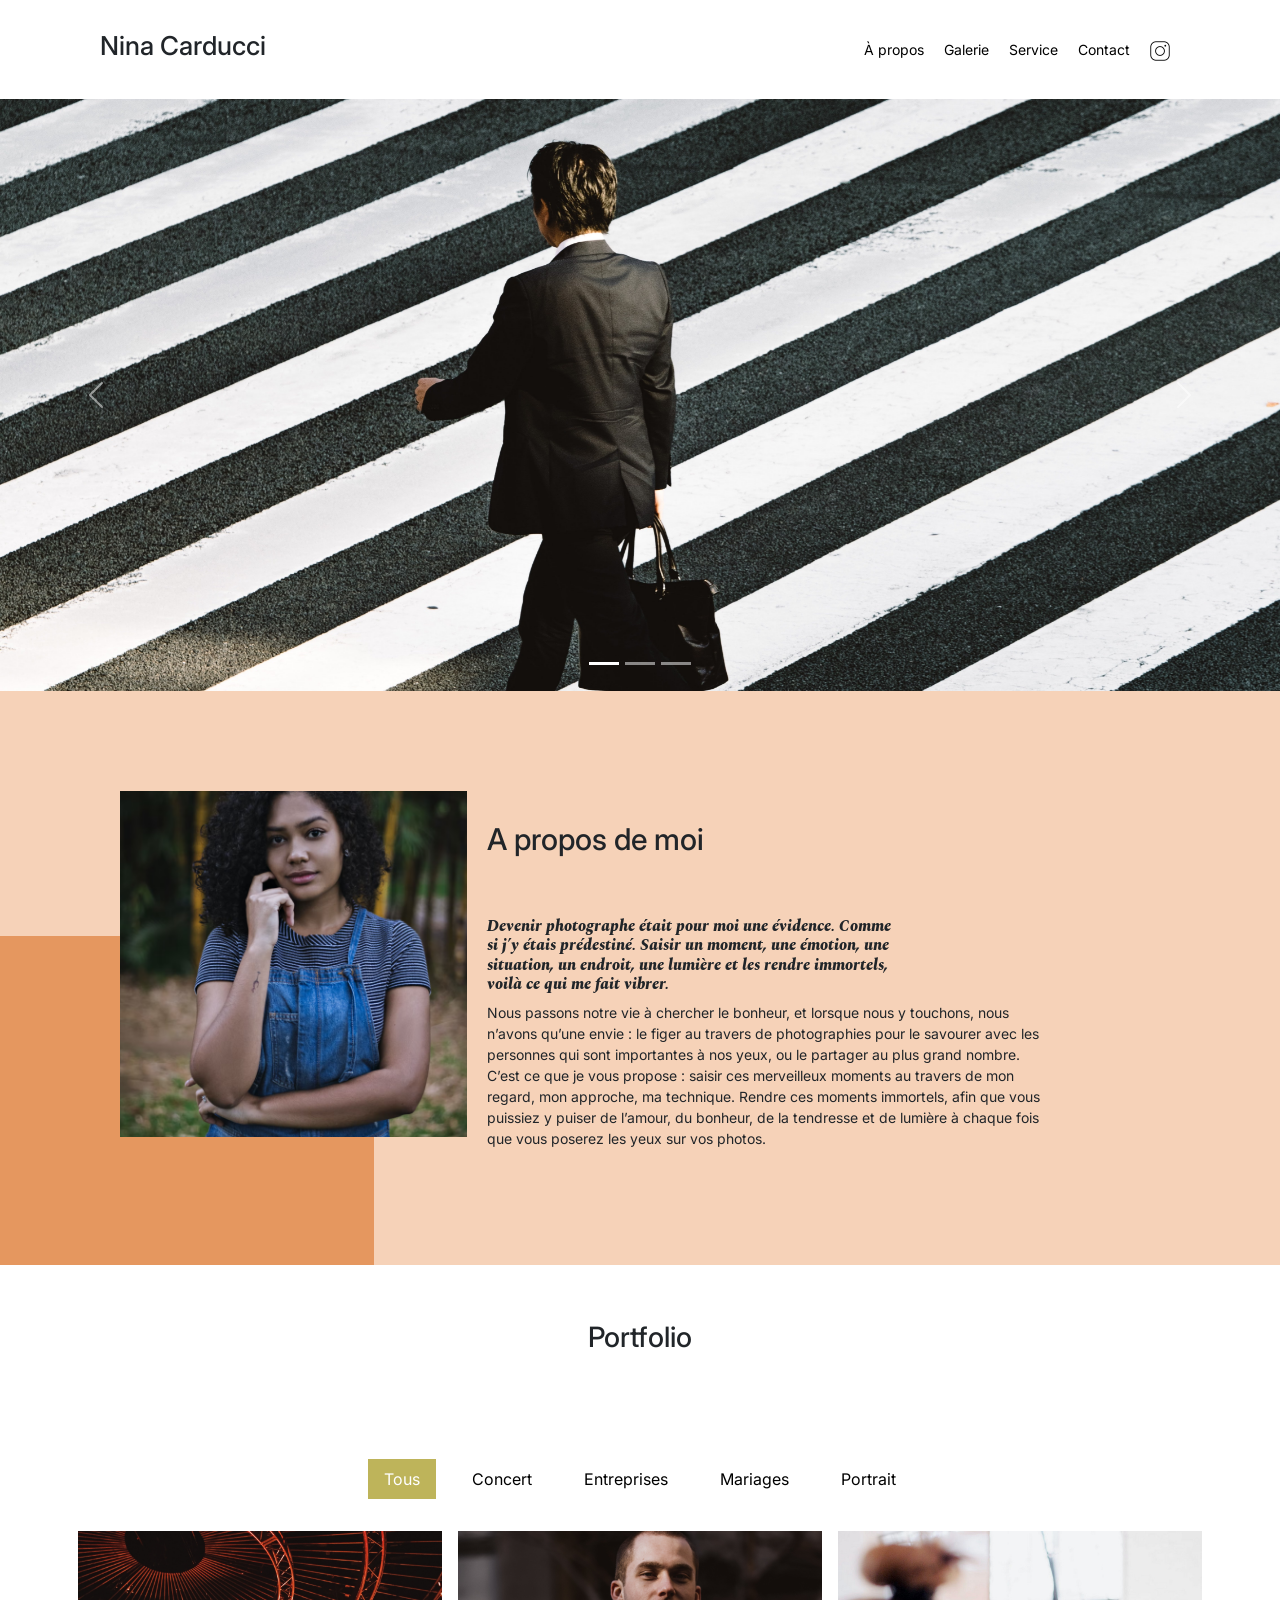
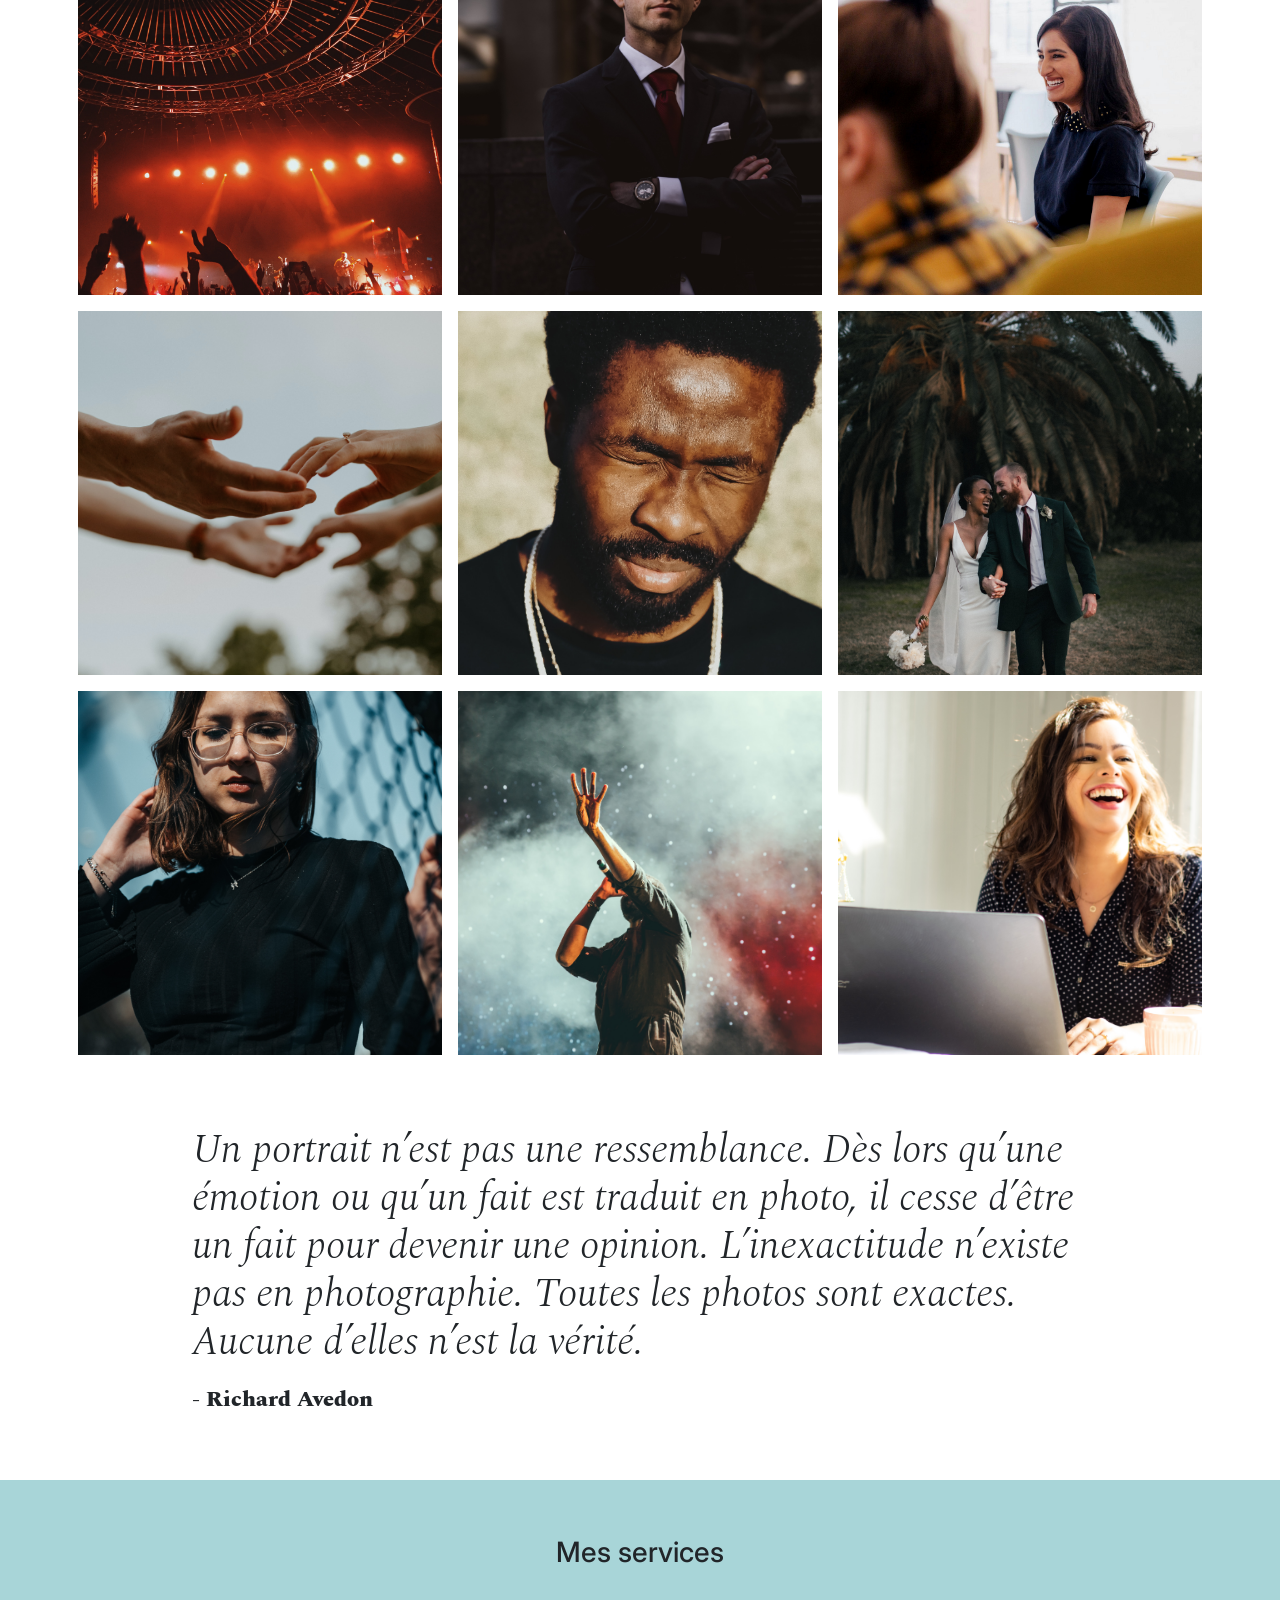
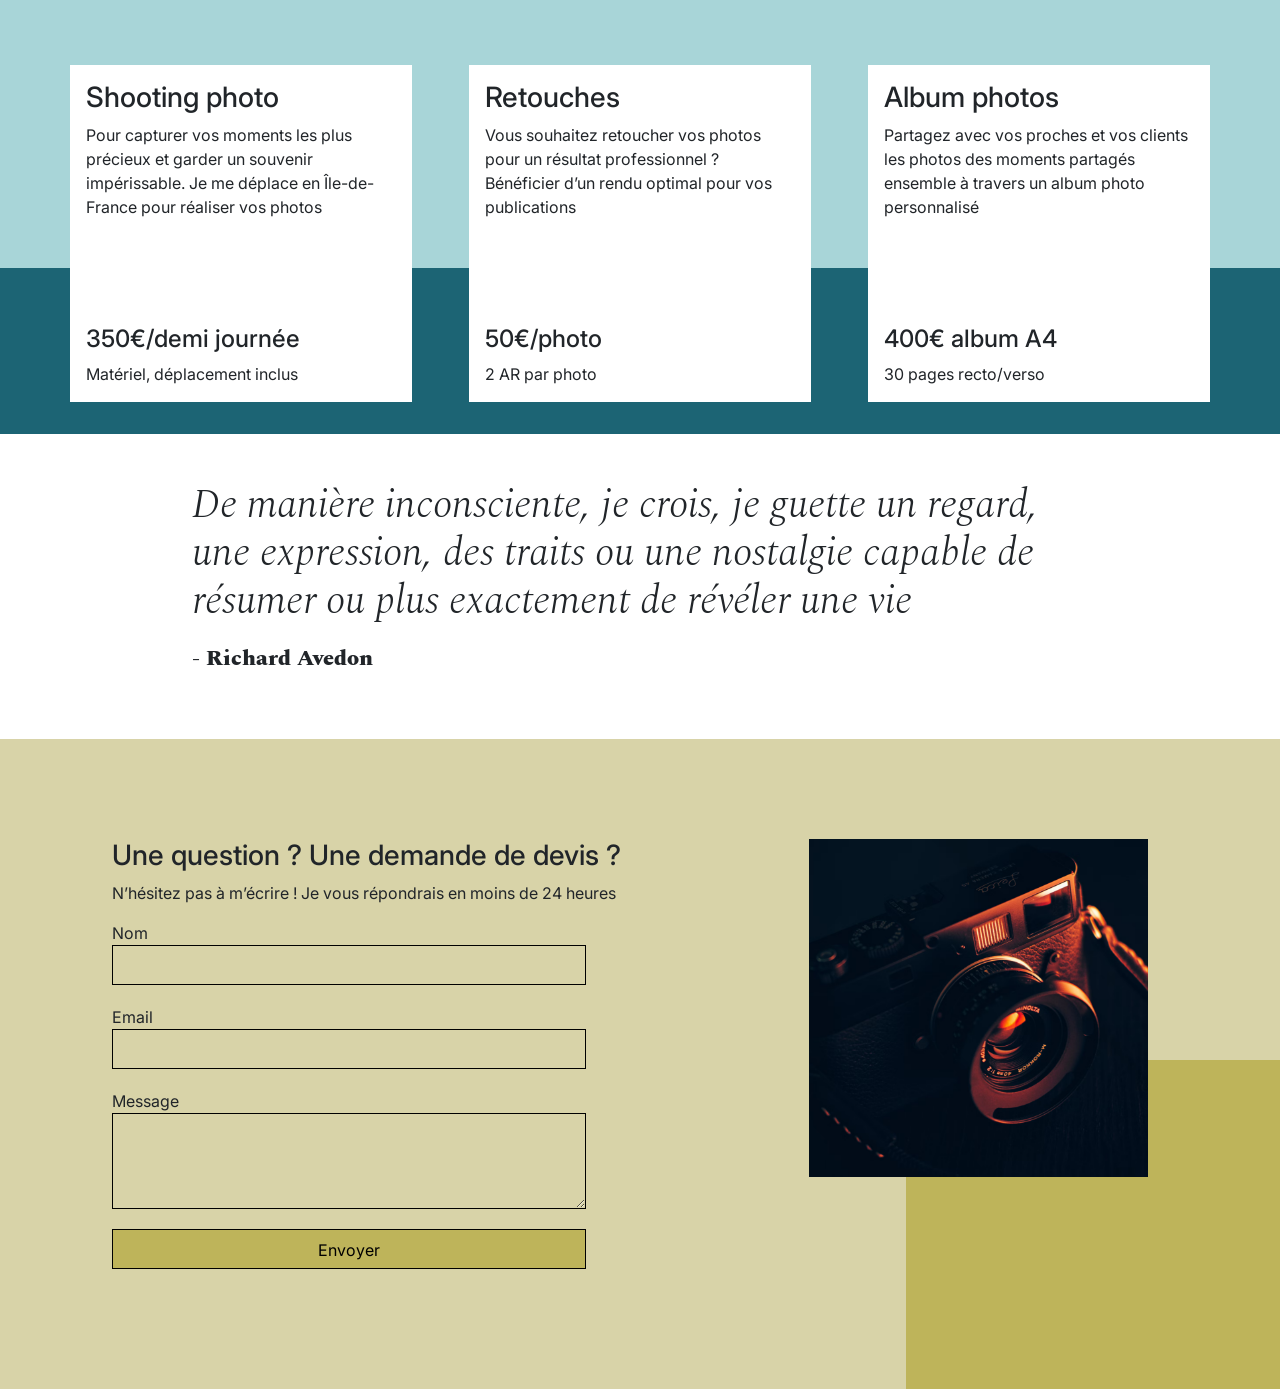
==== ninacarducci.github.io-main/index.html @ aae8ee7d "code d'origine" ====
<!DOCTYPE html>
<html>
<head>
	<meta name="viewport" content="width=device-width, initial-scale=1.0">
	<link rel="stylesheet" href="./assets/bootstrap/bootstrap.css">
	<link rel="stylesheet" href="./assets/style.css">
	<link rel="preconnect" href="https://fonts.googleapis.com">
	<link rel="preconnect" href="https://fonts.gstatic.com" crossorigin>
	<link href="https://fonts.googleapis.com/css2?family=Inter&family=Spectral:ital,wght@0,400;1,300;1,400;1,800&display=swap" rel="stylesheet">
	<meta charset="UTF-8">
	<script src="./assets/bootstrap/bootstrap.bundle.js"></script>
	<script src="https://code.jquery.com/jquery-3.4.1.min.js" integrity="sha256-CSXorXvZcTkaix6Yvo6HppcZGetbYMGWSFlBw8HfCJo=" crossorigin="anonymous"></script>
	<script src="./assets/maugallery.js"></script>
	<script src="./assets/scripts.js"></script>
</head>
<body>
<div class="top-header">
	<h3 class="name">Nina Carducci</h3>
	<div class="nav">   
		<ul>
			<li><a href="#about">À propos</a></li>
			<li><a href="#gallery">Galerie</a></li>
			<li><a href="#services">Service</a></li>
			<li><a href="#contact">Contact</a></li>
			<li><a class="social-link" href="https://www.instagram.com/ninacarducci.photo/?hl=fr" target="_blank"><img src="assets/images/instagram.png" alt=""></a></li>
		</ul>
	</div>
</div>
<div id="header">

	<div id="carouselExampleIndicators" class="carousel slide" data-bs-ride="carousel">
		<div class="carousel-indicators">
			<button type="button" data-bs-target="#carouselExampleIndicators" data-bs-slide-to="0" class="active" aria-current="true" aria-label="Slide 1"></button>
			<button type="button" data-bs-target="#carouselExampleIndicators" data-bs-slide-to="1" aria-label="Slide 2"></button>
			<button type="button" data-bs-target="#carouselExampleIndicators" data-bs-slide-to="2" aria-label="Slide 3"></button>
		</div>
		<div class="carousel-inner">
			<div class="carousel-item active">
				<img src="./assets/images/slider/ryoji-iwata-wUZjnOv7t0g-unsplash.jpg" class="d-block w-100" alt="...">
			</div>
			<div class="carousel-item">
				<img src="./assets/images/slider/nicholas-green-nPz8akkUmDI-unsplash.jpg" class="d-block w-100" alt="...">
			</div>
			<div class="carousel-item">
				<img src="./assets/images/slider/edward-cisneros-3_h6-1NPDGw-unsplash.jpg" class="d-block w-100" alt="...">
			</div>
		</div>
		<button class="carousel-control-prev" type="button" data-bs-target="#carouselExampleIndicators" data-bs-slide="prev">
			<span class="carousel-control-prev-icon" aria-hidden="true"></span>
			<span class="visually-hidden">Previous</span>
		</button>
		<button class="carousel-control-next" type="button" data-bs-target="#carouselExampleIndicators" data-bs-slide="next">
			<span class="carousel-control-next-icon" aria-hidden="true"></span>
			<span class="visually-hidden">Next</span>
		</button>
	</div>
</div>
<div id="about">
	<div class="picture left">
		<img src="./assets/images/nina.png">
	</div>
	<div id="about-me">
		<h3 class="about-me__title">A propos de moi</h3>
		<h6 class="about-me__introduction">Devenir photographe était pour moi une évidence. Comme si j’y étais prédestiné. Saisir un moment, une émotion, une situation, un endroit, une lumière et les rendre immortels, voilà ce qui me fait vibrer.</h6>
		<p>Nous passons notre vie à chercher le bonheur, et lorsque nous y touchons, nous n’avons qu’une envie : le figer au travers de photographies pour le savourer avec les personnes qui sont importantes à nos yeux, ou le partager au plus grand nombre.
			C’est ce que je vous propose : saisir ces merveilleux moments au travers de mon regard, mon approche, ma technique. Rendre ces moments immortels, afin que vous puissiez y puiser de l’amour, du bonheur, de la tendresse et de lumière à chaque fois que vous poserez les yeux sur vos photos.</p>
	</div>
</div>
<div id="gallery">
	<h3 class="title">Portfolio</h3>
	<div class="container py-3">
		<div class="gallery" style="display: none">
			<img data-gallery-tag="Concert" class="gallery-item" src="./assets/images/gallery/concerts/aaron-paul-wnX-fXzB6Cw-unsplash.jpg"/>
			<img data-gallery-tag="Entreprises" class="gallery-item" src="./assets/images/gallery/entreprise/ali-morshedlou-WMD64tMfc4k-unsplash.jpg"/>
			<img data-gallery-tag="Entreprises" class="gallery-item" src="./assets/images/gallery/entreprise/jason-goodman-tHO1_OuKbg0-unsplash.jpg"/>
			<img data-gallery-tag="Mariages" class="gallery-item" src="./assets/images/gallery/mariage/hannah-busing-RvF2R_qMpRk-unsplash.jpg"/>
			<img data-gallery-tag="Portrait" class="gallery-item" src="./assets/images/gallery/portraits/ade-tunji-rVkhWWZFAtQ-unsplash.jpg"/>
			<img data-gallery-tag="Mariages" class="gallery-item" src="./assets/images/gallery/mariage/jakob-owens-SiniLJkXhMc-unsplash.jpg"/>
			<img data-gallery-tag="Portrait" class="gallery-item" src="./assets/images/gallery/portraits/nino-van-prattenburg--443cl1uR_8-unsplash.jpg"/>
			<img data-gallery-tag="Concert" class="gallery-item" src="./assets/images/gallery/concerts/austin-neill-hgO1wFPXl3I-unsplash.jpg"/>
			<img data-gallery-tag="Entreprises" class="gallery-item" src="./assets/images/gallery/entreprise/mateus-campos-felipe-Fsgzm8N0hIY-unsplash.jpg"/>
		</div>
	</div>
	<div class="quote">
		<figure>
			<blockquote>
				<h1 class="quote__text">Un portrait n’est pas une ressemblance. Dès lors qu’une émotion ou qu’un fait est traduit en photo, il cesse d’être un fait pour devenir une opinion. L’inexactitude n’existe pas en photographie. Toutes les photos sont exactes. Aucune d’elles n’est la vérité.</h1>
			</blockquote>
			<figcaption class="quote__author">- Richard Avedon</figcaption>
		</figure>
	</div>
</div>
<div id="services">
	<h3 class="title">Mes services</h3>
	<div class="container">
		<div class="service">
			<div class="service__description">
				<h3>Shooting photo</h3>
				<p>Pour capturer vos moments les plus précieux et garder un souvenir impérissable. Je me déplace en Île-de-France pour réaliser vos photos</p>
			</div>
			<div class="service__price">
				<h4>350€/demi journée</h4>
				<span>Matériel, déplacement inclus</span>
			</div>

		</div>
		<div class="service">
			<div class="service__description">
				<h3>Retouches</h3>
				<p>Vous souhaitez retoucher vos photos pour un résultat professionnel ? Bénéficier d’un rendu optimal pour vos publications</p>
			</div>
			<div class="service__price">
				<h4>50€/photo</h4>
				<span>2 AR par photo</span>
			</div>
		</div>
		<div class="service">
			<div class="service__description">
				<h3>Album photos</h3>
				<p>Partagez avec vos proches et vos clients les photos des moments partagés ensemble à travers un album photo personnalisé</p>
			</div>
			<div class="service__price">
				<h4>400€ album A4</h4>
				<span>30 pages recto/verso</span>
			</div>
		</div>
	</div>
</div>
<div class="quote">
	<figure>
		<blockquote>
			<h1 class="quote__text">De manière inconsciente, je crois, je guette un regard, une expression, des traits ou une nostalgie capable de résumer ou plus exactement de révéler une vie</h1>
		</blockquote>
		<figcaption class="quote__author">- Richard Avedon</figcaption>
	</figure>
</div>
<div id="contact">
	<div class="container">
		<div class="form-container">
			<h3>Une question ? Une demande de devis ?</h3>
			<p> N’hésitez pas à m’écrire ! Je vous répondrais en moins de 24 heures</p>
			<form action="" method="post">
				<label>Nom</label>
				<input type="text" name="nom" id="nom">
				<label>Email</label>
				<input type="email" name="email" id="email">
				<label>Message</label>
				<textarea name="message" id="message" cols="30" rows="10"></textarea>
				<input type="submit" value="Envoyer"/>
			</form>
		</div>
		<div class="picture right">
			<img src="./assets/images/camera.png">
		</div>
	</div>
</div>
</body>
</html>
---- ninacarducci.github.io-main/assets/style.css ----
body {
	max-width: 1920px;
	margin: auto;
}
* {
	font-family: 'Inter';
	font-style: normal;
}
.top-header {
	background-color: white;
	position: sticky;
	top:0;
	z-index: 1000;
	display: flex;
	justify-content: space-between;
	padding-inline: 100px;
	padding-block: 30px;
	align-items: center;
}

.top-header .name {
	font-size: 26px;
}

.nav ul {
	display: flex;
	list-style-type: none;
	font-size: 14px;
	margin-bottom: 0;
}

.nav li {
	padding-inline: 10px;
}

.nav a {
	text-decoration: none;
	color: #000
}

.social-link img {
	width: 20px;
}

#about {
	display: flex;
	background-color: #F6D2B8;
	padding-inline: 100px;
	padding-block: 100px;
	position: relative;
}

.picture.left::before {
	content: ' ';
	background-color: #E5975F;
	width: 374px;
	height: 329px;
	position: absolute;
	bottom: 0;
	left: 0;
	z-index: -1;
}

.picture {
	flex: 1;
	margin: 0 20px;
	z-index: 0;
}

.picture img {
	width: 100%;

}
#about-me {
	flex: 2
}
.about-me__title {
	margin-top: 1em;
	margin-bottom: 60px;
	font-size: 30px;
}
.about-me__introduction {
	font-family: 'Spectral';
	font-weight: 800;
	font-style: italic;
	width: 60%;
}
#about-me p {
	width: 80%;
	font-size: 14px;
}

#gallery {
	/*	min-height: 100vh; */
}
.title{
	text-align: center;
	padding-block: 2em;
}
.gallery .nav {
	justify-content: center;
}
.nav-pills .nav-link.active, .nav-pills .show > .nav-link {
	color: #fff;
	background-color: #BEB45A;
	border-radius:0 ;
}
.nav-pills .nav-link {
	color: #000
}
.item-column {
	position: relative;
	margin-bottom: 0 !important;
	padding: 0;
}
.item-column::after{
	content: "";
	display: block;
	padding-bottom: 100%;

}
.gallery-item {
	position: absolute;
	width: 100%;
	height: 100%;
	object-fit: cover;
	padding: .5em;
}
.mg-prev, .mg-next {
	width: 30px;
	height: 30px;
	border-radius: 00%;
	justify-content: center;
	align-items: center;
	display: flex;
	font-size: 24px;
}

.quote {
	font-family: 'Spectral';
	font-style: italic;
	width: 70%;
	margin: auto;
	padding-block: 3em;
}
.quote__text {
	font-family: Spectral;
	font-style: italic;
	font-weight: 300;

}
.quote__author {
	font-family: Spectral;
	font-weight: 800;
	font-size: 22px;
}

#services {
	margin: auto;
	background-color: #A8D5D8 ;
	position: relative;
}
#services .container::before{
	content: ' ';
	background-color: #1C6474;
	position: absolute;
	width: 100%;
	height: 30%;
	bottom: 0;
	left: 0;
	z-index: 0;
}

#services .container {
	justify-content: space-between;
	display: flex;
	padding : 2em 0;

}

.service {
	background-color: white;
	max-width: 390px;
	width: 30%;
	height: 337px;
	padding: 1em;
	display: flex;
	flex-direction: column;
	justify-content: space-between;
	z-index: 1;
}

#contact {
	margin: auto;
	background-color: #D8D3A8 ;
	position: relative;
	padding-inline: 100px;
	padding-block: 100px;
}

#contact .container {
	display: flex;
}
.picture.right::before {
	content: ' ';
	background-color: #BEB45A;
	width: 374px;
	height: 329px;
	position: absolute;
	bottom: 0;
	right: 0;
	z-index: -1;
}
.form-container {
	flex : 2;

}
form {
	display: flex;
	flex-direction: column;
	width: 70%;
	align-items: flex-start;
}

form input {
	width: 100%;
	background-color: transparent;
	border: solid 1px;
	height: 2.5em;
	margin-bottom: 20px;
}

form textarea {
	width: 100%;
	background-color: transparent;
	border: solid 1px;
	height: 5em;
	line-height: 2.5em;
	font-size: 1.2em;
	margin-bottom: 20px;
}
input[type="submit"] {
	background-color: #BEB45A;
	padding: .5em 1em
}

@media all and (max-width: 1180px) {
	.picture {
		flex : 2;
	}
	#about, #contact .container {
		align-items: center;
	}
	.about-me__title {
		margin-top: 0;
		margin-bottom: 1em;
	}
	#about-me h6, #about-me p {
		width: 100%;
	}
}

@media all and (max-width: 1000px) {
	#about{
		flex-direction: column;

	}
	.picture {
		width: 50%;
	}
	.picture.left::before {
		width: 100%;
		height: 30%;
		position: absolute;
		bottom: auto;
		top: 0;
		left: 0;
		z-index: -1;
	}
	.about-me__title{
		text-align: center;
		margin-top: 1em;
	}
	#services .container {
		flex-direction: column;
	}
	.service {
		width: 100%;
		max-width: 100%;
		height: auto;
		margin: 2em 0
	}
	.service__description{
		margin-bottom: 1em;
	}

	#services .container::before{
		width: 30%;
		height: 100%;
		bottom: 0;
		right: 0;
		left: auto;
		z-index: 0;
	}

	#contact .container {
		flex-direction: column;
	}
	#contact .picture.right {
		margin-top: 1em;
	}
	.picture.right::before {
		width: 100%;
		height: 30%;
		position: absolute;
		bottom: 0;
		right: 0;
		z-index: -1;
	}
}

@media all and (max-width: 650px) {
	.top-header {
		flex-direction: column;
		padding-inline: 0;
	}
	.top-header .nav, .top-header .nav ul {
		width: 100%;
		padding: 0 0 0 0;
	}
	.top-header .nav li {
		flex: 1;
		padding-block: 1em;
		text-align: center;
	}
	.picture.left::before, .picture.right::before {
		height: 150px;
	}
	#services .container {
		align-items: center;
	}
	.service {
		max-width: 90%;
	}
	#about, #contact {
		padding-inline: 2em;
		padding-block: 2em;
	}
	form {
		width: 100%;
	}
	.picture {
		width: 80%;
	}
}
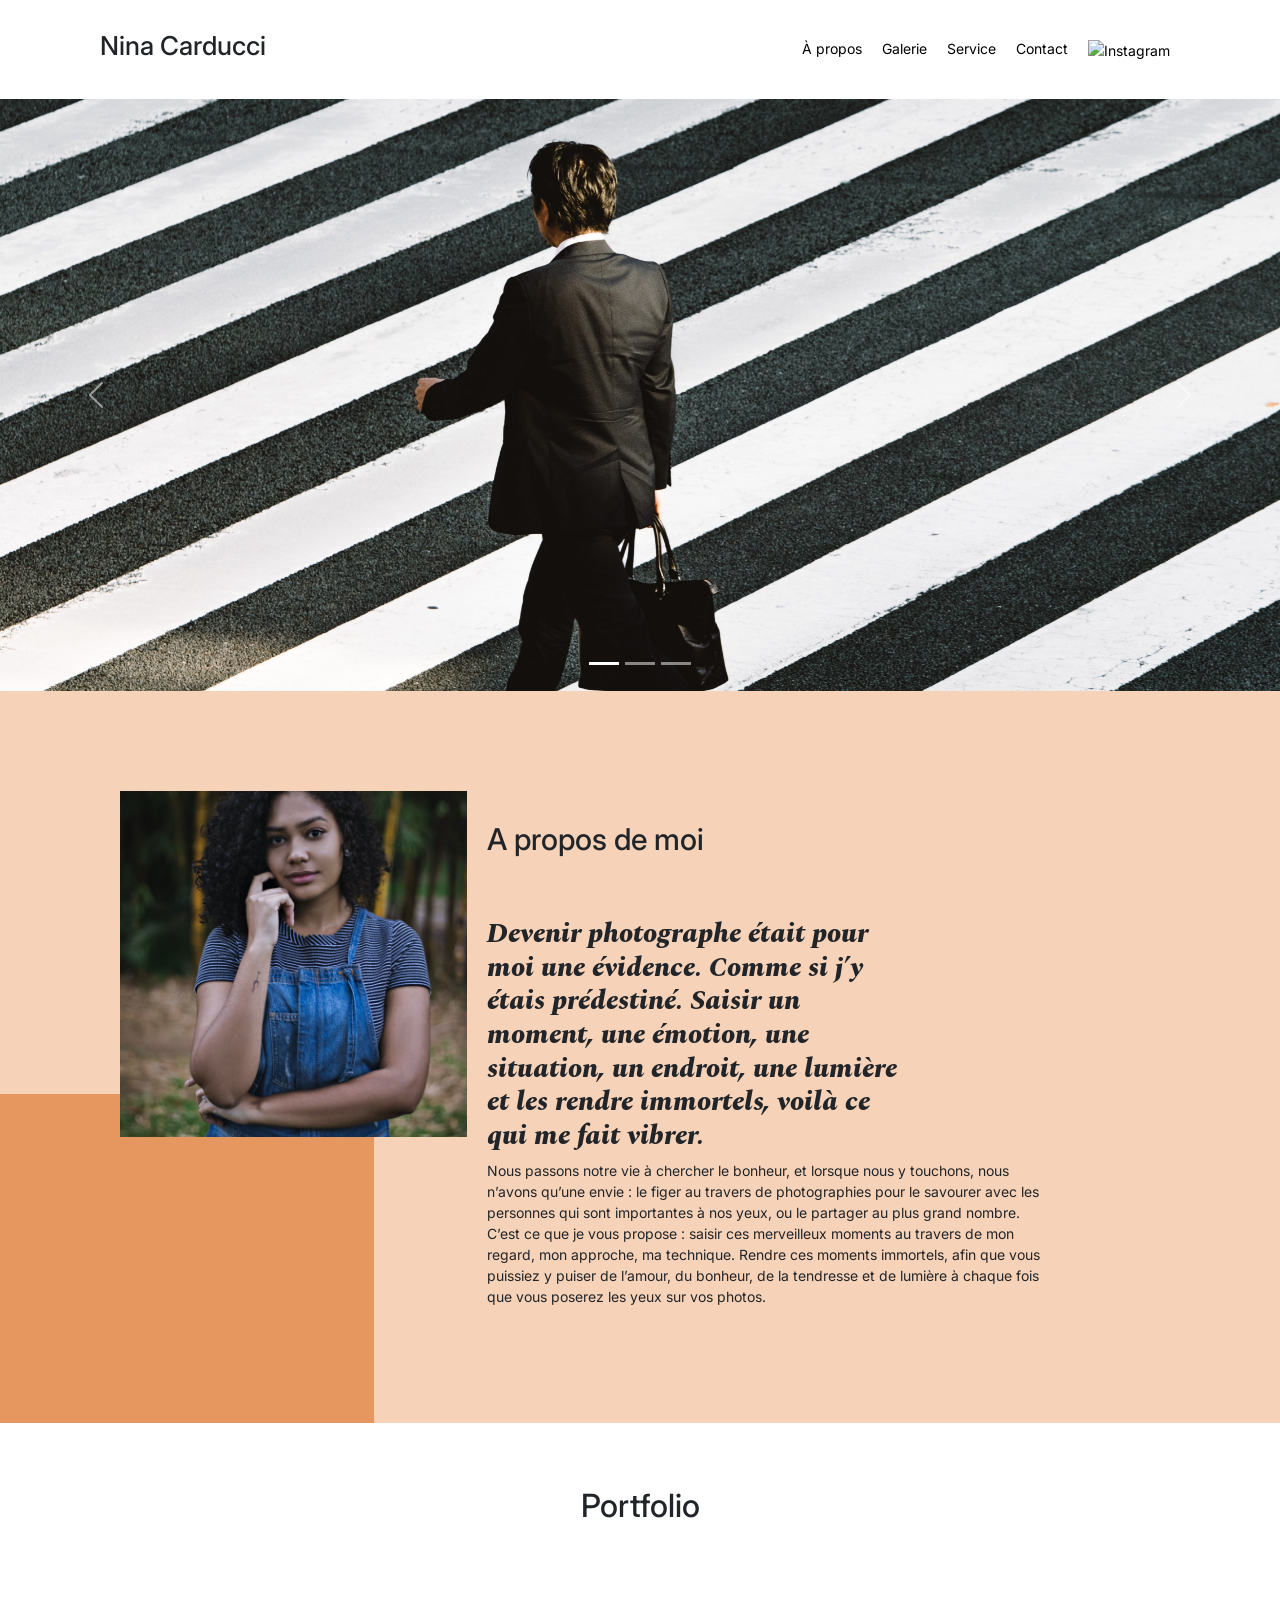
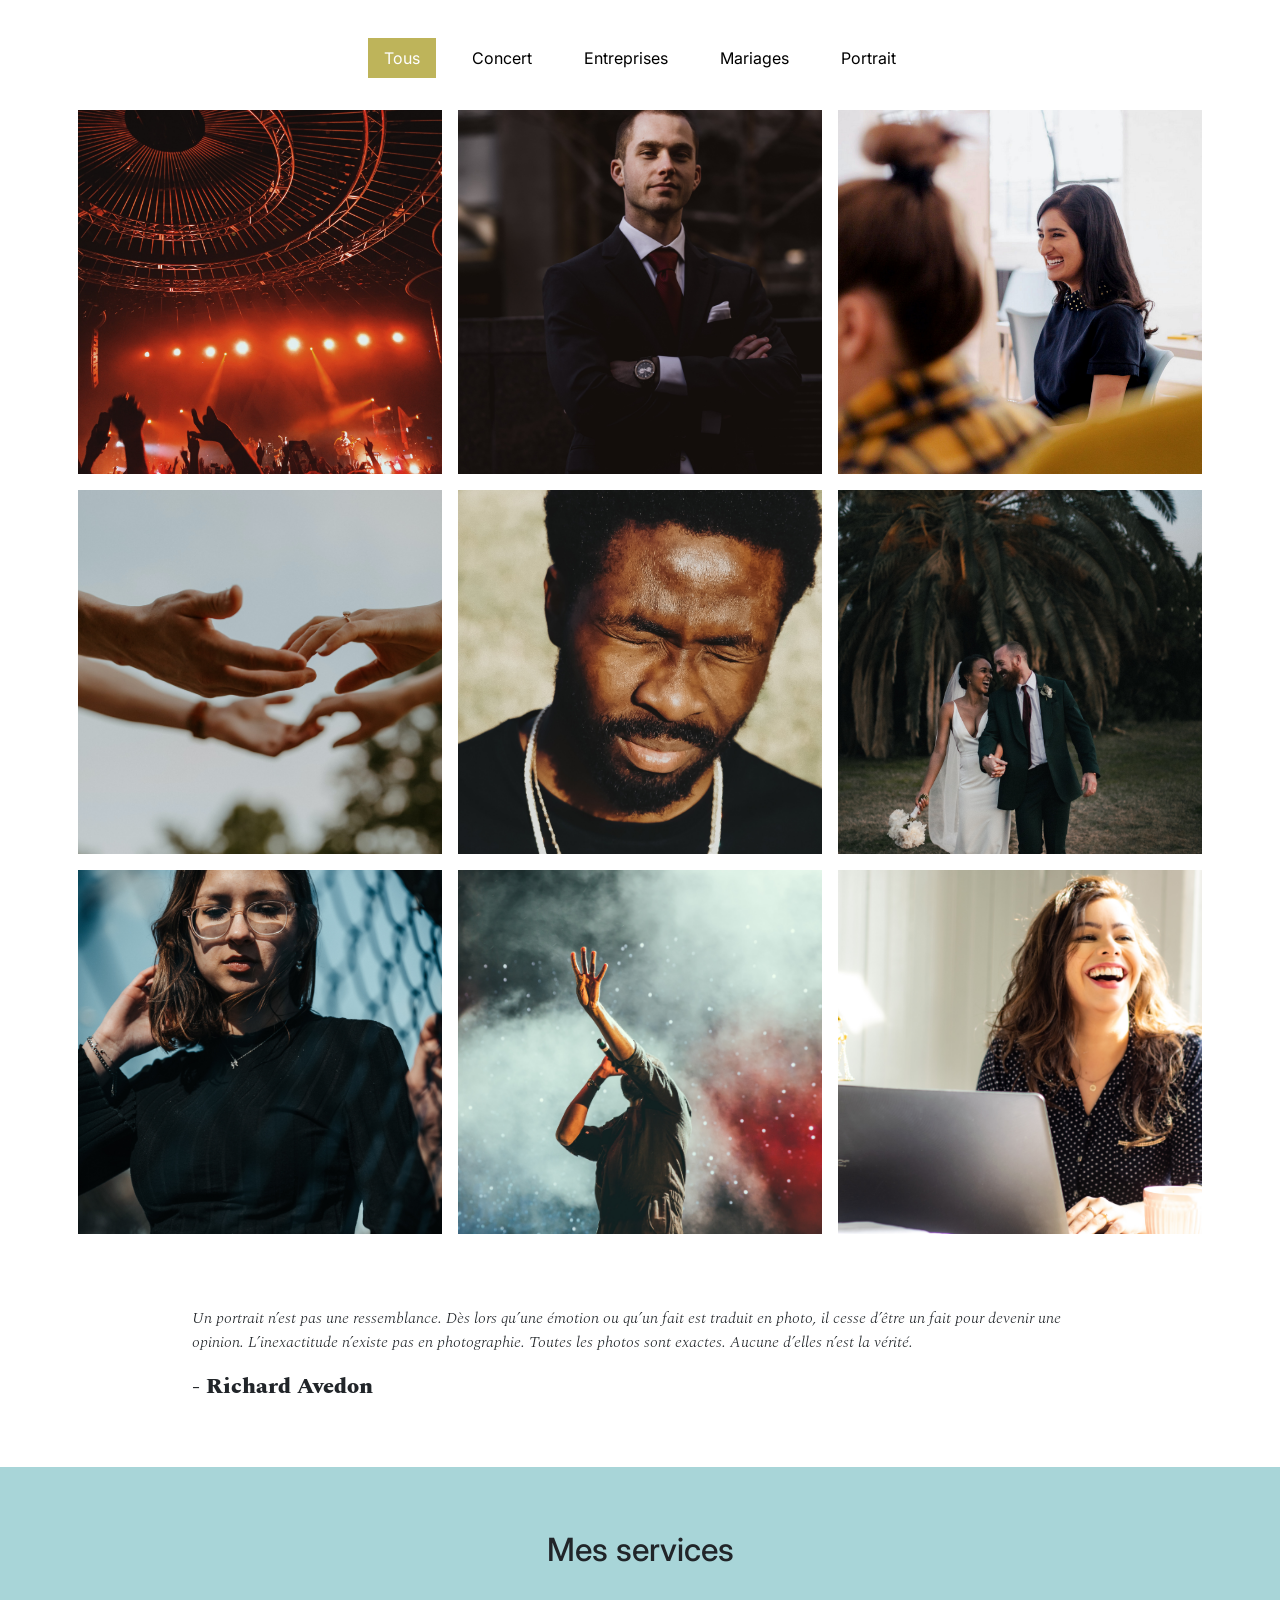
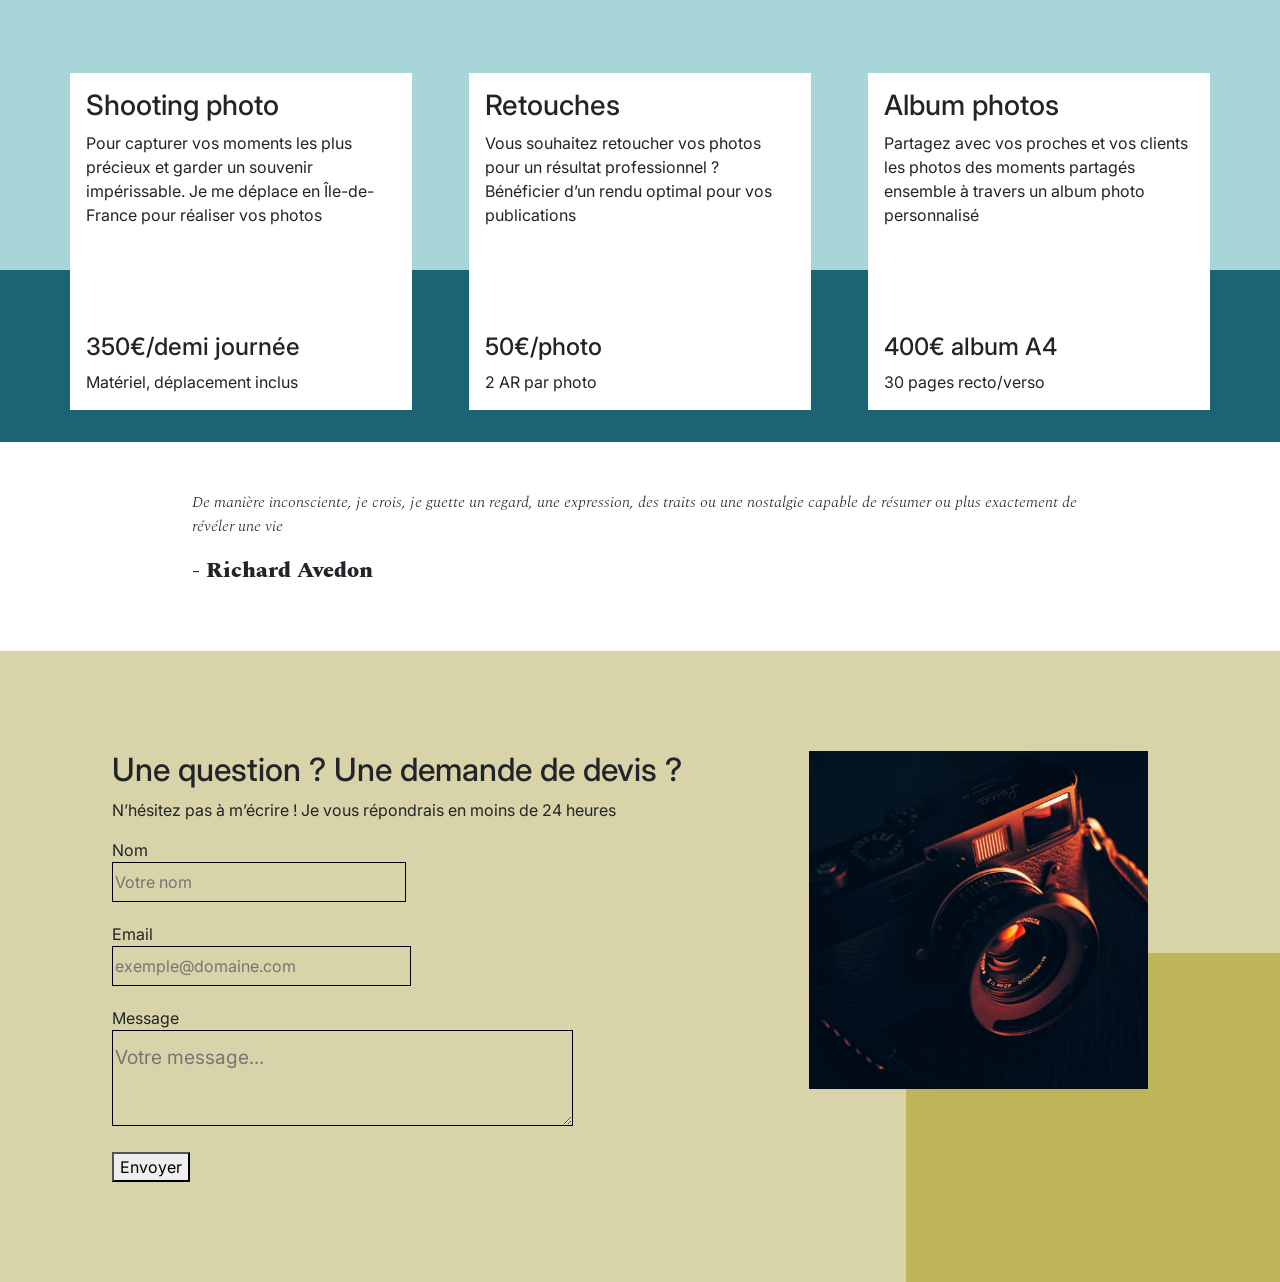
==== commit 1b5f8b44: "refonte html" ====
--- a/ninacarducci.github.io-main/index.html
+++ b/ninacarducci.github.io-main/index.html
@@ -1,33 +1,41 @@
 <!DOCTYPE html>
-<html>
+<html lang="fr">
+
+
 <head>
+	<meta charset="UTF-8">
+	<title>Nina Carducci - Artiste photographe</title>
 	<meta name="viewport" content="width=device-width, initial-scale=1.0">
+
 	<link rel="stylesheet" href="./assets/bootstrap/bootstrap.css">
 	<link rel="stylesheet" href="./assets/style.css">
 	<link rel="preconnect" href="https://fonts.googleapis.com">
 	<link rel="preconnect" href="https://fonts.gstatic.com" crossorigin>
 	<link href="https://fonts.googleapis.com/css2?family=Inter&family=Spectral:ital,wght@0,400;1,300;1,400;1,800&display=swap" rel="stylesheet">
-	<meta charset="UTF-8">
+
 	<script src="./assets/bootstrap/bootstrap.bundle.js"></script>
 	<script src="https://code.jquery.com/jquery-3.4.1.min.js" integrity="sha256-CSXorXvZcTkaix6Yvo6HppcZGetbYMGWSFlBw8HfCJo=" crossorigin="anonymous"></script>
 	<script src="./assets/maugallery.js"></script>
 	<script src="./assets/scripts.js"></script>
 </head>
+
+
 <body>
+
 <div class="top-header">
-	<h3 class="name">Nina Carducci</h3>
+	<h1 class="name">Nina Carducci</h1>
 	<div class="nav">   
 		<ul>
 			<li><a href="#about">À propos</a></li>
 			<li><a href="#gallery">Galerie</a></li>
 			<li><a href="#services">Service</a></li>
 			<li><a href="#contact">Contact</a></li>
-			<li><a class="social-link" href="https://www.instagram.com/ninacarducci.photo/?hl=fr" target="_blank"><img src="assets/images/instagram.png" alt=""></a></li>
+			<li><a class="social-link" href="https://www.instagram.com/ninacarducci.photo/?hl=fr" target="_blank"><img src="assets/opti-img/instagram.webp" alt="Instagram"></a></li>
 		</ul>
 	</div>
 </div>
+
 <div id="header">
-
 	<div id="carouselExampleIndicators" class="carousel slide" data-bs-ride="carousel">
 		<div class="carousel-indicators">
 			<button type="button" data-bs-target="#carouselExampleIndicators" data-bs-slide-to="0" class="active" aria-current="true" aria-label="Slide 1"></button>
@@ -36,13 +44,13 @@
 		</div>
 		<div class="carousel-inner">
 			<div class="carousel-item active">
-				<img src="./assets/images/slider/ryoji-iwata-wUZjnOv7t0g-unsplash.jpg" class="d-block w-100" alt="...">
+				<img src="./assets/images/slider/ryoji-iwata-wUZjnOv7t0g-unsplash.jpg" class="d-block w-100" alt="Travailleur traversant la route">
 			</div>
 			<div class="carousel-item">
-				<img src="./assets/images/slider/nicholas-green-nPz8akkUmDI-unsplash.jpg" class="d-block w-100" alt="...">
+				<img src="./assets/images/slider/nicholas-green-nPz8akkUmDI-unsplash.jpg" class="d-block w-100" alt="foule en liesse">
 			</div>
 			<div class="carousel-item">
-				<img src="./assets/images/slider/edward-cisneros-3_h6-1NPDGw-unsplash.jpg" class="d-block w-100" alt="...">
+				<img src="./assets/images/slider/edward-cisneros-3_h6-1NPDGw-unsplash.jpg" class="d-block w-100" alt="Les mariés s'embrassent">
 			</div>
 		</div>
 		<button class="carousel-control-prev" type="button" data-bs-target="#carouselExampleIndicators" data-bs-slide="prev">
@@ -55,43 +63,45 @@
 		</button>
 	</div>
 </div>
+
 <div id="about">
 	<div class="picture left">
-		<img src="./assets/images/nina.png">
+		<img src="./assets/images/nina.png" alt="Nina Carducci">
 	</div>
 	<div id="about-me">
-		<h3 class="about-me__title">A propos de moi</h3>
-		<h6 class="about-me__introduction">Devenir photographe était pour moi une évidence. Comme si j’y étais prédestiné. Saisir un moment, une émotion, une situation, un endroit, une lumière et les rendre immortels, voilà ce qui me fait vibrer.</h6>
+		<h2 class="about-me__title">A propos de moi</h2>
+		<h3 class="about-me__introduction">Devenir photographe était pour moi une évidence. Comme si j’y étais prédestiné. Saisir un moment, une émotion, une situation, un endroit, une lumière et les rendre immortels, voilà ce qui me fait vibrer.</h3>
 		<p>Nous passons notre vie à chercher le bonheur, et lorsque nous y touchons, nous n’avons qu’une envie : le figer au travers de photographies pour le savourer avec les personnes qui sont importantes à nos yeux, ou le partager au plus grand nombre.
 			C’est ce que je vous propose : saisir ces merveilleux moments au travers de mon regard, mon approche, ma technique. Rendre ces moments immortels, afin que vous puissiez y puiser de l’amour, du bonheur, de la tendresse et de lumière à chaque fois que vous poserez les yeux sur vos photos.</p>
 	</div>
 </div>
+
 <div id="gallery">
-	<h3 class="title">Portfolio</h3>
+	<h2 class="title">Portfolio</h2>
 	<div class="container py-3">
 		<div class="gallery" style="display: none">
-			<img data-gallery-tag="Concert" class="gallery-item" src="./assets/images/gallery/concerts/aaron-paul-wnX-fXzB6Cw-unsplash.jpg"/>
-			<img data-gallery-tag="Entreprises" class="gallery-item" src="./assets/images/gallery/entreprise/ali-morshedlou-WMD64tMfc4k-unsplash.jpg"/>
-			<img data-gallery-tag="Entreprises" class="gallery-item" src="./assets/images/gallery/entreprise/jason-goodman-tHO1_OuKbg0-unsplash.jpg"/>
-			<img data-gallery-tag="Mariages" class="gallery-item" src="./assets/images/gallery/mariage/hannah-busing-RvF2R_qMpRk-unsplash.jpg"/>
-			<img data-gallery-tag="Portrait" class="gallery-item" src="./assets/images/gallery/portraits/ade-tunji-rVkhWWZFAtQ-unsplash.jpg"/>
-			<img data-gallery-tag="Mariages" class="gallery-item" src="./assets/images/gallery/mariage/jakob-owens-SiniLJkXhMc-unsplash.jpg"/>
-			<img data-gallery-tag="Portrait" class="gallery-item" src="./assets/images/gallery/portraits/nino-van-prattenburg--443cl1uR_8-unsplash.jpg"/>
-			<img data-gallery-tag="Concert" class="gallery-item" src="./assets/images/gallery/concerts/austin-neill-hgO1wFPXl3I-unsplash.jpg"/>
-			<img data-gallery-tag="Entreprises" class="gallery-item" src="./assets/images/gallery/entreprise/mateus-campos-felipe-Fsgzm8N0hIY-unsplash.jpg"/>
+			<img data-gallery-tag="Concert" class="gallery-item" src="./assets/images/gallery/concerts/aaron-paul-wnX-fXzB6Cw-unsplash.jpg" alt="mains levées d'une foule dans une salle de concert"/>
+			<img data-gallery-tag="Entreprises" class="gallery-item" src="./assets/images/gallery/entreprise/ali-morshedlou-WMD64tMfc4k-unsplash.jpg" alt="portrait d'un homme en costume, les bras croisés"/>
+			<img data-gallery-tag="Entreprises" class="gallery-item" src="./assets/images/gallery/entreprise/jason-goodman-tHO1_OuKbg0-unsplash.jpg" alt="Femme dans un espace co-working"/>
+			<img data-gallery-tag="Mariages" class="gallery-item" src="./assets/images/gallery/mariage/hannah-busing-RvF2R_qMpRk-unsplash.jpg" alt="Mains de mariés se touchant dy bout des doigts"/>
+			<img data-gallery-tag="Portrait" class="gallery-item" src="./assets/images/gallery/portraits/ade-tunji-rVkhWWZFAtQ-unsplash.jpg" alt="Portrait d'un homme vu de près au soleil les yeux fermés"/>
+			<img data-gallery-tag="Mariages" class="gallery-item" src="./assets/images/gallery/mariage/jakob-owens-SiniLJkXhMc-unsplash.jpg" alt="Mariés riant sous un palmier"/>
+			<img data-gallery-tag="Portrait" class="gallery-item" src="./assets/images/gallery/portraits/nino-van-prattenburg--443cl1uR_8-unsplash.jpg" alt="Portrait d'une femme devant un grillage"/>
+			<img data-gallery-tag="Concert" class="gallery-item" src="./assets/images/gallery/concerts/austin-neill-hgO1wFPXl3I-unsplash.jpg" alt="Chanteur sur scène"/>
+			<img data-gallery-tag="Entreprises" class="gallery-item" src="./assets/images/gallery/entreprise/mateus-campos-felipe-Fsgzm8N0hIY-unsplash.jpg" alt="Femme travaillant sur un ordinateur"/>
 		</div>
 	</div>
 	<div class="quote">
 		<figure>
 			<blockquote>
-				<h1 class="quote__text">Un portrait n’est pas une ressemblance. Dès lors qu’une émotion ou qu’un fait est traduit en photo, il cesse d’être un fait pour devenir une opinion. L’inexactitude n’existe pas en photographie. Toutes les photos sont exactes. Aucune d’elles n’est la vérité.</h1>
+				<p class="quote__text">Un portrait n’est pas une ressemblance. Dès lors qu’une émotion ou qu’un fait est traduit en photo, il cesse d’être un fait pour devenir une opinion. L’inexactitude n’existe pas en photographie. Toutes les photos sont exactes. Aucune d’elles n’est la vérité.</p>
 			</blockquote>
 			<figcaption class="quote__author">- Richard Avedon</figcaption>
 		</figure>
 	</div>
 </div>
 <div id="services">
-	<h3 class="title">Mes services</h3>
+	<h2 class="title">Mes services</h2>
 	<div class="container">
 		<div class="service">
 			<div class="service__description">
@@ -129,7 +139,7 @@
 <div class="quote">
 	<figure>
 		<blockquote>
-			<h1 class="quote__text">De manière inconsciente, je crois, je guette un regard, une expression, des traits ou une nostalgie capable de résumer ou plus exactement de révéler une vie</h1>
+			<p class="quote__text">De manière inconsciente, je crois, je guette un regard, une expression, des traits ou une nostalgie capable de résumer ou plus exactement de révéler une vie</p>
 		</blockquote>
 		<figcaption class="quote__author">- Richard Avedon</figcaption>
 	</figure>
@@ -137,20 +147,29 @@
 <div id="contact">
 	<div class="container">
 		<div class="form-container">
-			<h3>Une question ? Une demande de devis ?</h3>
+			<h2>Une question ? Une demande de devis ?</h2>
 			<p> N’hésitez pas à m’écrire ! Je vous répondrais en moins de 24 heures</p>
-			<form action="" method="post">
-				<label>Nom</label>
-				<input type="text" name="nom" id="nom">
-				<label>Email</label>
-				<input type="email" name="email" id="email">
-				<label>Message</label>
-				<textarea name="message" id="message" cols="30" rows="10"></textarea>
-				<input type="submit" value="Envoyer"/>
+			<form action="/traitement-contact" method="post" class="contact-form">
+				<div class="form-group">
+					<label for="nom">Nom</label>
+					<input type="text" name="nom" id="nom" required placeholder="Votre nom">
+				</div>
+
+				<div class="form-group">
+					<label for="email">Email</label>
+					<input type="email" name="email" id="email" required placeholder="exemple@domaine.com">
+				</div>
+				
+				<div class="form-group">
+					<label for="message">Message</label>
+					<textarea name="message" id="message" cols="30" rows="6" required placeholder="Votre message..."></textarea>
+				</div>
+				
+				<button type="submit">Envoyer</button>
 			</form>
 		</div>
 		<div class="picture right">
-			<img src="./assets/images/camera.png">
+			<img src="./assets/images/camera.png" alt="appareil photo">
 		</div>
 	</div>
 </div>
